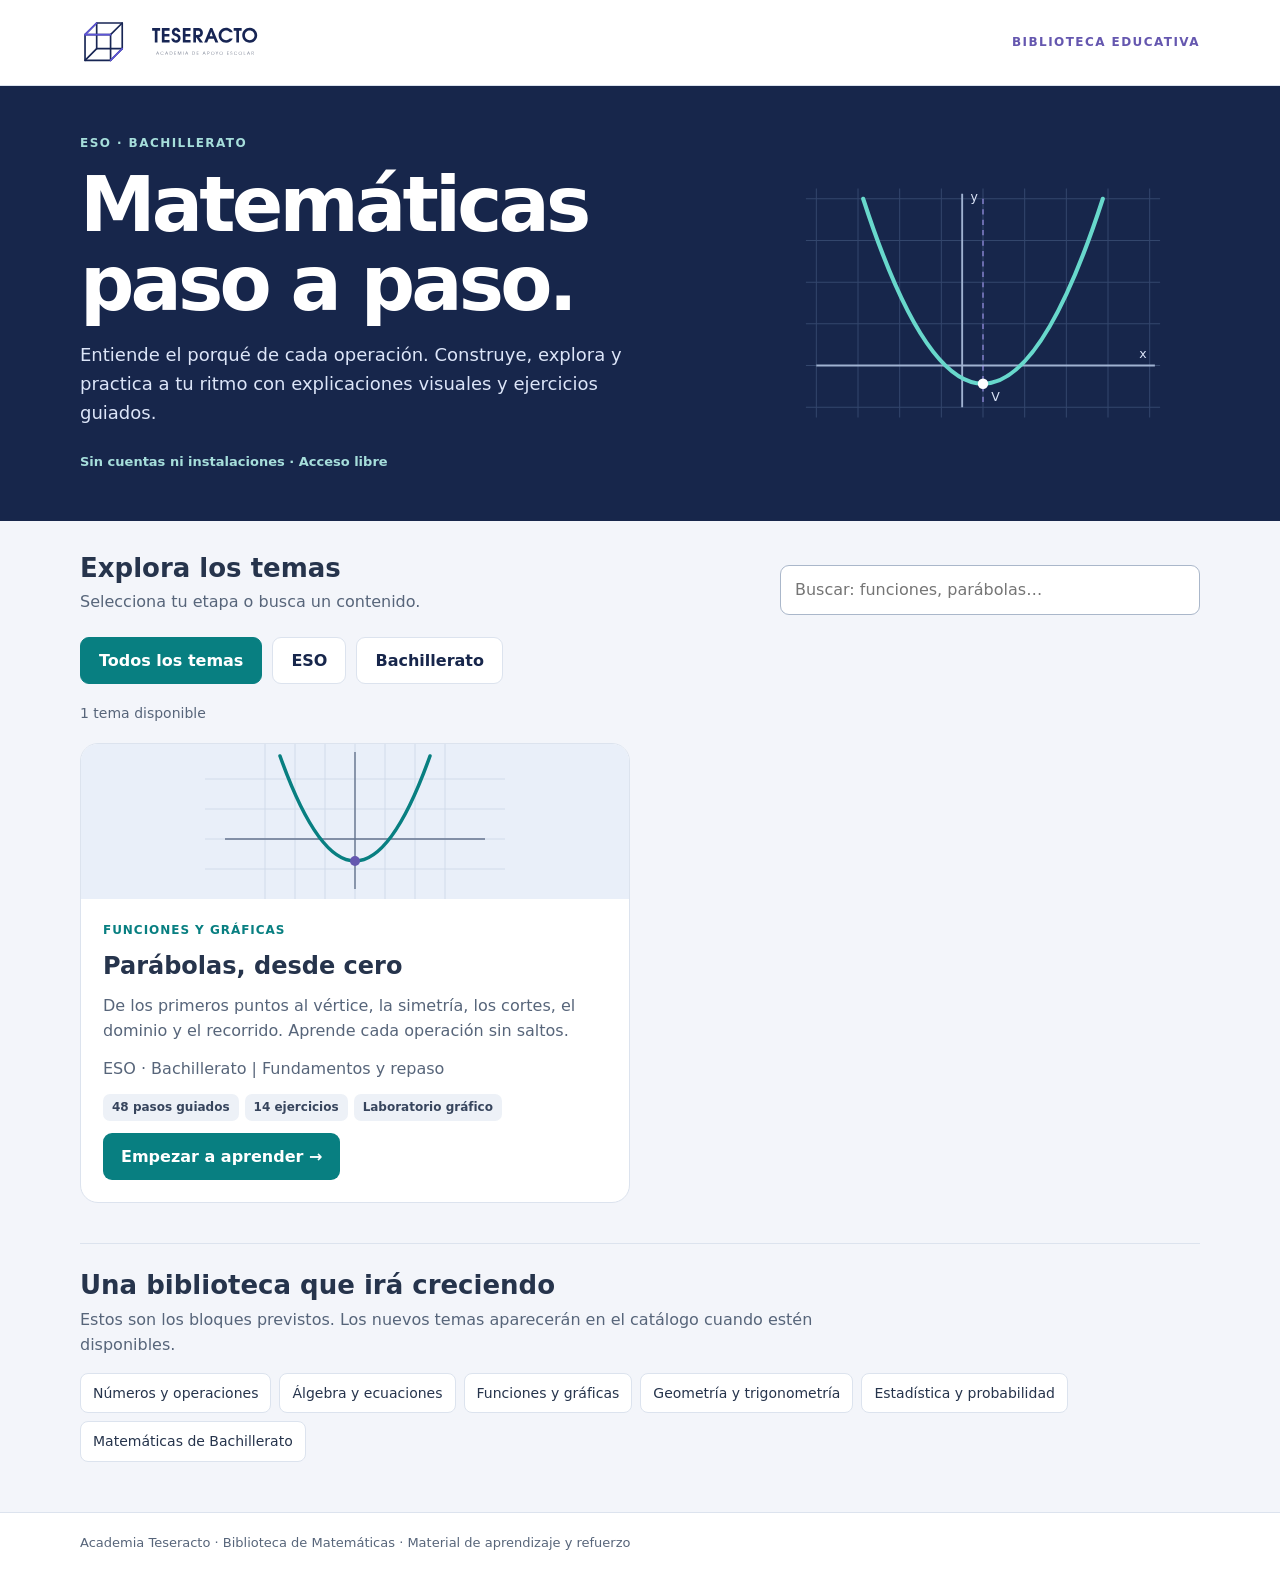
==== index.html @ f9170756 "Add files via upload" ====
<!doctype html>
<html lang="es"><head><meta charset="utf-8"><meta name="viewport" content="width=device-width,initial-scale=1"><meta name="description" content="Biblioteca de Matemáticas de Academia Teseracto: aprende paso a paso con explicaciones y ejercicios interactivos para ESO y Bachillerato."><title>Matemáticas | Academia Teseracto</title><style>
:root{--navy:#17264b;--teal:#087f81;--violet:#6557af;--ink:#26344c;--muted:#57657a;--line:#dce3ee;--bg:#f3f5fa}*{box-sizing:border-box}body{margin:0;font:16px/1.6 system-ui,-apple-system,sans-serif;color:var(--ink);background:var(--bg)}.wrap{width:min(1120px,calc(100% - 40px));margin:auto}header{background:white;border-bottom:1px solid var(--line)}header .wrap{display:flex;align-items:center;justify-content:space-between;gap:16px;padding:18px 0}header img{width:200px;max-width:60%;height:auto}header span,.kicker{font-size:12px;letter-spacing:.12em;font-weight:800;text-transform:uppercase}header span{color:var(--violet)}.hero{background:var(--navy);color:white;overflow:hidden}.hero .wrap{display:grid;grid-template-columns:minmax(0,1.5fr) minmax(0,1fr);align-items:center;gap:35px;padding:48px 0}.hero .kicker{color:#a6dedb}.hero h1{font-size:clamp(42px,7vw,76px);letter-spacing:-.05em;line-height:1.04;margin:12px 0 18px}.hero p{max-width:580px;color:#dce5f8;font-size:18px;margin:0}.hero svg{width:100%;max-height:250px}.hero .note{display:inline-block;font-size:13px;margin-top:24px;color:#a6dedb;font-weight:650}main{padding:32px 0 50px}.sectionhead{display:flex;align-items:end;justify-content:space-between;gap:16px;flex-wrap:wrap}h2{font-size:26px;line-height:1.2;margin:0 0 5px}p{margin:0}.muted{color:var(--muted)}.filters{display:flex;gap:10px;flex-wrap:wrap;margin:22px 0 14px}.filters button{font:inherit;font-weight:700;border:1px solid var(--line);border-radius:9px;padding:10px 18px;background:white;color:var(--navy);cursor:pointer}.filters button[aria-pressed=true]{background:var(--teal);border-color:var(--teal);color:white}button:focus-visible,a:focus-visible,input:focus-visible{outline:3px solid #d49b26;outline-offset:4px}.search{width:100%;max-width:420px;font:inherit;border:1px solid #aab7ca;border-radius:9px;background:white;padding:11px 14px;color:var(--ink)}.count{font-size:14px;color:var(--muted);margin:18px 0}.topics{display:grid;grid-template-columns:repeat(auto-fit,minmax(min(100%,300px),1fr));gap:18px}.topic{background:white;border:1px solid var(--line);border-radius:18px;overflow:hidden;display:flex;flex-direction:column;max-width:550px}.art{background:#e9eff9;min-height:155px;display:grid;place-items:center}.art svg{width:100%;height:155px}.body{padding:22px;display:flex;flex-direction:column;gap:12px;flex:1}.area{font-size:12px;font-weight:800;letter-spacing:.08em;text-transform:uppercase;color:var(--teal)}h3{font-size:24px;line-height:1.2;margin:0}.tags{display:flex;gap:6px;flex-wrap:wrap}.tag{padding:4px 9px;background:#edf1f7;color:#37455d;border-radius:7px;font-size:12px;font-weight:650}.cta{display:inline-block;background:var(--teal);color:white;padding:11px 18px;border-radius:9px;text-decoration:none;font-weight:750;align-self:flex-start;margin-top:auto}.cta:hover{background:#075e60}.roadmap{margin-top:40px;border-top:1px solid var(--line);padding-top:26px}.roadmap p{max-width:760px}.areas{display:flex;gap:8px;flex-wrap:wrap;margin-top:15px}.areas span{background:white;border:1px solid var(--line);padding:8px 12px;border-radius:8px;font-size:14px}footer{background:white;border-top:1px solid var(--line);padding:20px 0;color:var(--muted);font-size:13px}.empty{padding:24px;background:white;border-radius:12px;border:1px solid var(--line)}@media(max-width:650px){.wrap{width:calc(100% - 28px)}.hero .wrap{grid-template-columns:1fr;padding:32px 0;gap:16px}.hero svg{max-height:145px}header span{font-size:10px}header img{width:160px}.filters button{padding:9px 12px}.body{padding:18px}}
</style></head><body><header><div class="wrap"><img src="assets/logo.svg" alt="Academia Teseracto"><span>Biblioteca educativa</span></div></header><section class="hero"><div class="wrap"><div><div class="kicker">ESO · Bachillerato</div><h1>Matemáticas<br>paso a paso.</h1><p>Entiende el porqué de cada operación. Construye, explora y practica a tu ritmo con explicaciones visuales y ejercicios guiados.</p><span class="note">Sin cuentas ni instalaciones · Acceso libre</span></div><svg viewBox="0 0 360 240" role="img" aria-label="Parábola sobre ejes de coordenadas"><g stroke="#33466c" stroke-width="1"><path d="M20 10V230"/><path d="M60 10V230"/><path d="M100 10V230"/><path d="M140 10V230"/><path d="M180 10V230"/><path d="M220 10V230"/><path d="M260 10V230"/><path d="M300 10V230"/><path d="M340 10V230"/><path d="M10 20H350"/><path d="M10 60H350"/><path d="M10 100H350"/><path d="M10 140H350"/><path d="M10 180H350"/><path d="M10 220H350"/></g><path d="M20 180H345M160 15V220" fill="none" stroke="#a0b2d1" stroke-width="1.8"/><path d="M65 20Q180 375 295 20" fill="none" stroke="#68d8cc" stroke-width="4" stroke-linecap="round"/><path d="M180 20V215" stroke="#a99df8" stroke-dasharray="5 5"/><circle cx="180" cy="197.5" r="5" fill="#fff"/><g fill="#dce5f8" font-size="12"><text x="188" y="214">V</text><text x="330" y="173">x</text><text x="168" y="22">y</text></g></svg></div></section><main class="wrap"><div class="sectionhead"><div><h2>Explora los temas</h2><p class="muted">Selecciona tu etapa o busca un contenido.</p></div><input class="search" id="search" type="search" placeholder="Buscar: funciones, parábolas…" aria-label="Buscar temas"></div><div class="filters" role="group" aria-label="Etapa educativa"><button data-stage="Todas" aria-pressed="true">Todos los temas</button><button data-stage="ESO" aria-pressed="false">ESO</button><button data-stage="Bachillerato" aria-pressed="false">Bachillerato</button></div><p class="count" id="count" aria-live="polite"></p><div class="topics" id="topics"></div><noscript><p>Activa JavaScript para utilizar los ejercicios interactivos. <a href="temas/funciones/parabolas.html">Abrir Parábolas, desde cero</a>.</p></noscript><section class="roadmap"><h2>Una biblioteca que irá creciendo</h2><p class="muted">Estos son los bloques previstos. Los nuevos temas aparecerán en el catálogo cuando estén disponibles.</p><div class="areas"><span>Números y operaciones</span><span>Álgebra y ecuaciones</span><span>Funciones y gráficas</span><span>Geometría y trigonometría</span><span>Estadística y probabilidad</span><span>Matemáticas de Bachillerato</span></div></section></main><footer><div class="wrap">Academia Teseracto · Biblioteca de Matemáticas · Material de aprendizaje y refuerzo</div></footer><script src="catalogo.js"></script><script>
const temas=window.TEMAS||[];let etapa='Todas';const search=document.getElementById('search'), topics=document.getElementById('topics'), count=document.getElementById('count');const norm=s=>s.normalize('NFD').replace(/[\u0300-\u036f]/g,'').toLowerCase();const el=(tag,cls,text)=>{const node=document.createElement(tag);if(cls)node.className=cls;if(text!==undefined)node.textContent=text;return node};function draw(){const q=norm(search.value.trim());const found=temas.filter(t=>(etapa==='Todas'||t.etapas.includes(etapa))&&norm([t.titulo,t.area,t.descripcion,t.nivel,...t.etapas,...t.etiquetas].join(' ')).includes(q));count.textContent=found.length+' '+(found.length===1?'tema disponible':'temas disponibles');topics.replaceChildren();if(!found.length){topics.append(el('p','empty','No hay temas disponibles con esta búsqueda. Prueba otro término o selecciona Todos los temas.'));return}for(const t of found){const a=el('article','topic'),art=el('div','art');if(t.icono==='parabola'){art.innerHTML='<svg viewBox="0 0 300 155" aria-hidden="true"><g stroke="#d1dbea"><path d="M0 35H300M0 65H300M0 95H300M0 125H300M60 0V155M90 0V155M120 0V155M150 0V155M180 0V155M210 0V155M240 0V155"/></g><path d="M20 95H280M150 8V145" stroke="#65748e" stroke-width="1.4"/><path d="M75 12Q150 222 225 12" fill="none" stroke="#087f81" stroke-width="3.5" stroke-linecap="round"/><circle cx="150" cy="117" r="5" fill="#6557af"/></svg>'}else{art.textContent='Matemáticas'}const b=el('div','body');b.append(el('div','area',t.area),el('h3','',t.titulo),el('p','muted',t.descripcion),el('p','muted',t.etapas.join(' · ')+' | '+t.nivel));const tags=el('div','tags');for(const label of t.etiquetas)tags.append(el('span','tag',label));b.append(tags);const link=el('a','cta','Empezar a aprender →');link.href=t.ruta;b.append(link);a.append(art,b);topics.append(a)}}document.querySelectorAll('[data-stage]').forEach(btn=>btn.addEventListener('click',()=>{etapa=btn.dataset.stage;document.querySelectorAll('[data-stage]').forEach(b=>b.setAttribute('aria-pressed',String(b===btn)));draw()}));search.addEventListener('input',draw);draw();
</script></body></html>
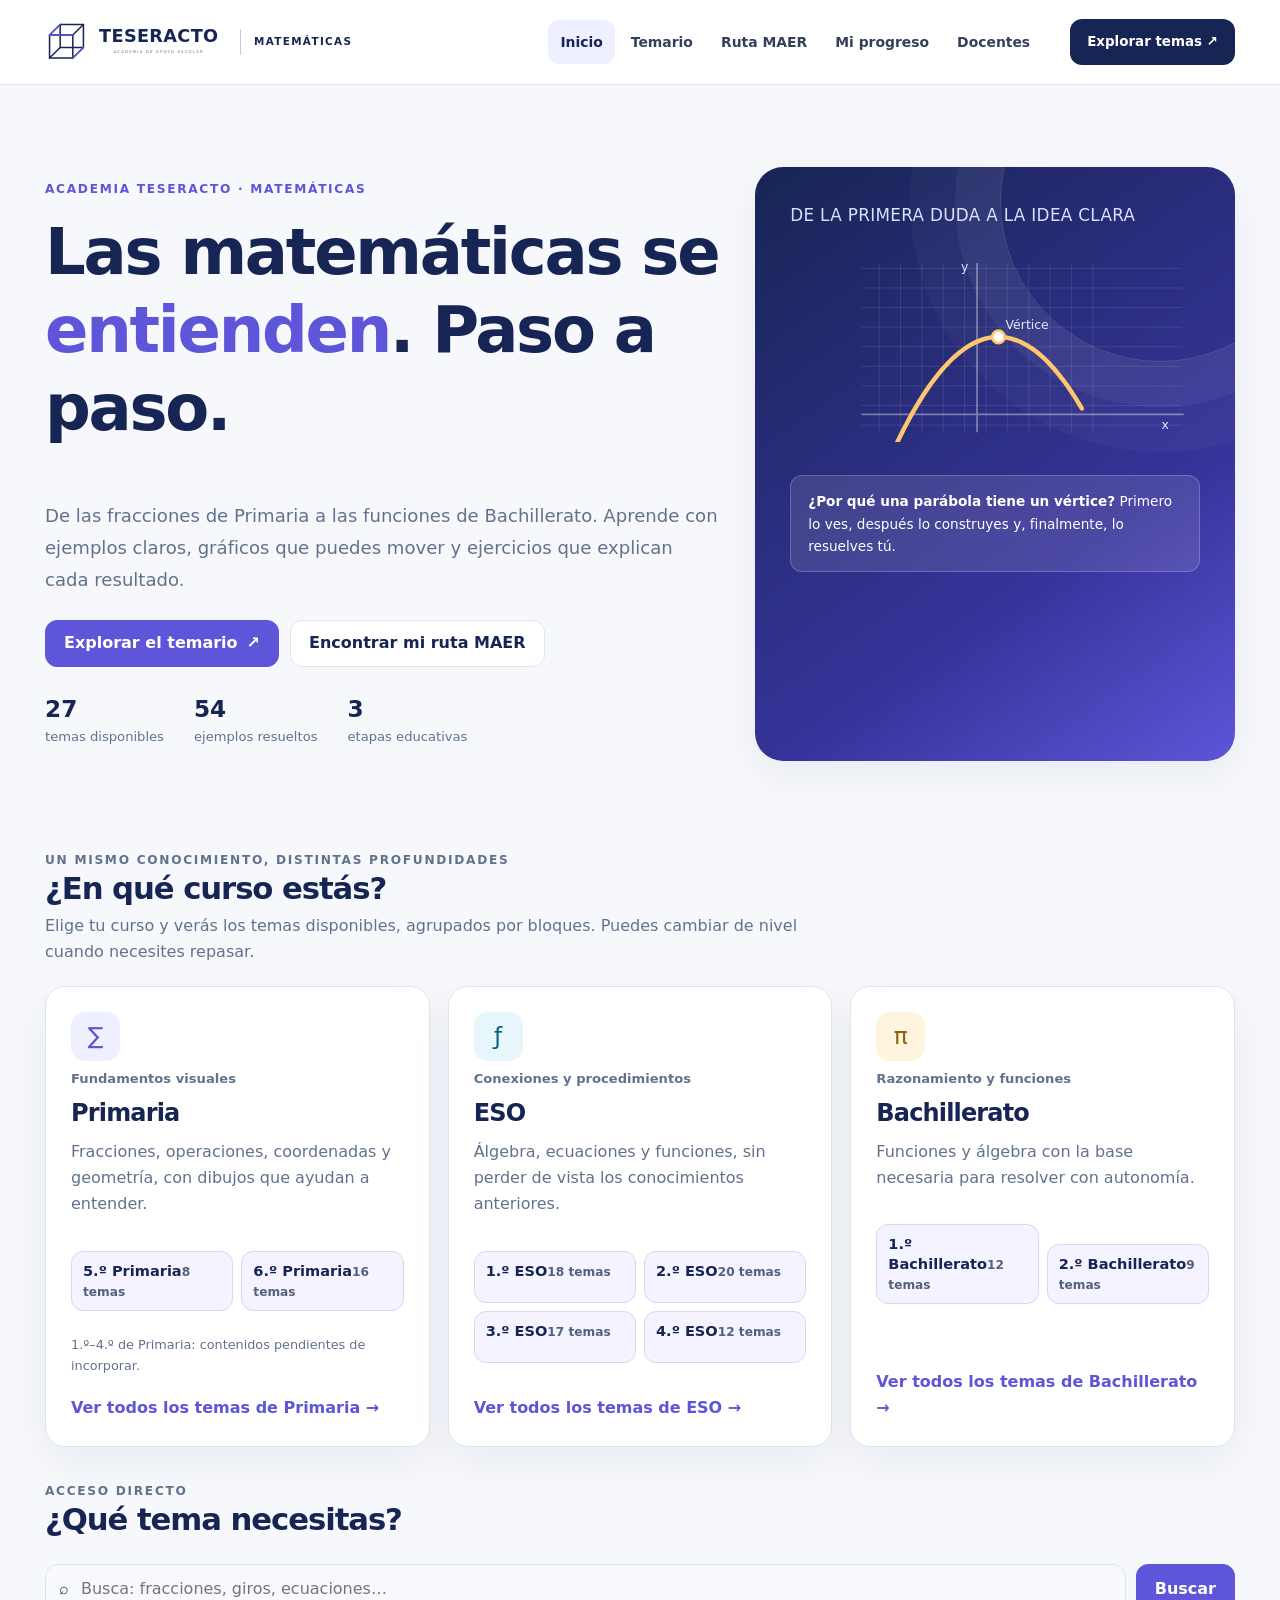
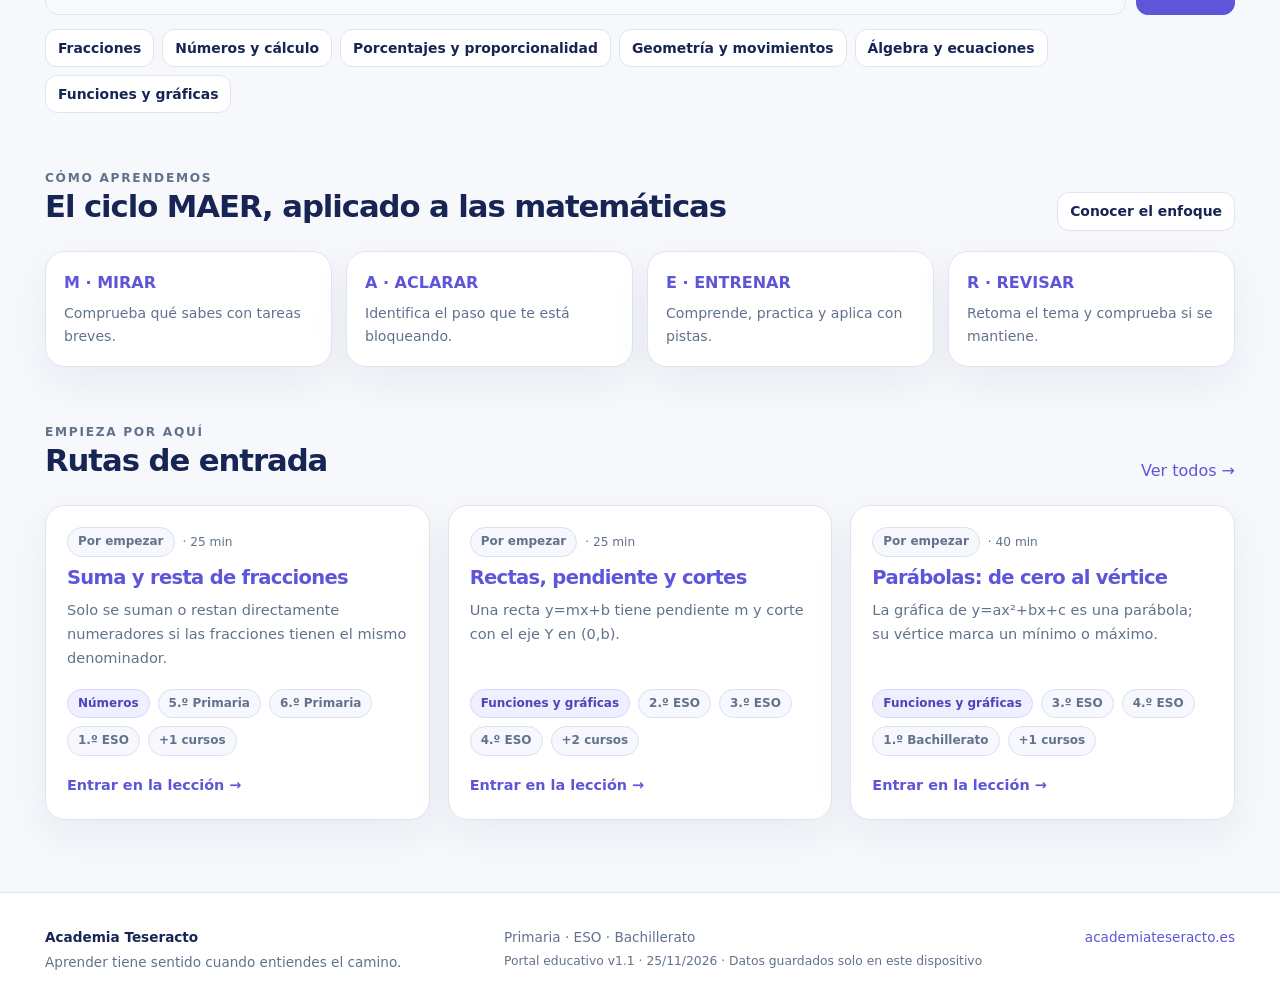
==== commit 5b8de88d: "Add files via upload" ====
--- a/index.html
+++ b/index.html
@@ -1,6 +1,36 @@
 <!doctype html>
-<html lang="es"><head><meta charset="utf-8"><meta name="viewport" content="width=device-width,initial-scale=1"><meta name="description" content="Biblioteca de Matemáticas de Academia Teseracto: aprende paso a paso con explicaciones y ejercicios interactivos para ESO y Bachillerato."><title>Matemáticas | Academia Teseracto</title><style>
-:root{--navy:#17264b;--teal:#087f81;--violet:#6557af;--ink:#26344c;--muted:#57657a;--line:#dce3ee;--bg:#f3f5fa}*{box-sizing:border-box}body{margin:0;font:16px/1.6 system-ui,-apple-system,sans-serif;color:var(--ink);background:var(--bg)}.wrap{width:min(1120px,calc(100% - 40px));margin:auto}header{background:white;border-bottom:1px solid var(--line)}header .wrap{display:flex;align-items:center;justify-content:space-between;gap:16px;padding:18px 0}header img{width:200px;max-width:60%;height:auto}header span,.kicker{font-size:12px;letter-spacing:.12em;font-weight:800;text-transform:uppercase}header span{color:var(--violet)}.hero{background:var(--navy);color:white;overflow:hidden}.hero .wrap{display:grid;grid-template-columns:minmax(0,1.5fr) minmax(0,1fr);align-items:center;gap:35px;padding:48px 0}.hero .kicker{color:#a6dedb}.hero h1{font-size:clamp(42px,7vw,76px);letter-spacing:-.05em;line-height:1.04;margin:12px 0 18px}.hero p{max-width:580px;color:#dce5f8;font-size:18px;margin:0}.hero svg{width:100%;max-height:250px}.hero .note{display:inline-block;font-size:13px;margin-top:24px;color:#a6dedb;font-weight:650}main{padding:32px 0 50px}.sectionhead{display:flex;align-items:end;justify-content:space-between;gap:16px;flex-wrap:wrap}h2{font-size:26px;line-height:1.2;margin:0 0 5px}p{margin:0}.muted{color:var(--muted)}.filters{display:flex;gap:10px;flex-wrap:wrap;margin:22px 0 14px}.filters button{font:inherit;font-weight:700;border:1px solid var(--line);border-radius:9px;padding:10px 18px;background:white;color:var(--navy);cursor:pointer}.filters button[aria-pressed=true]{background:var(--teal);border-color:var(--teal);color:white}button:focus-visible,a:focus-visible,input:focus-visible{outline:3px solid #d49b26;outline-offset:4px}.search{width:100%;max-width:420px;font:inherit;border:1px solid #aab7ca;border-radius:9px;background:white;padding:11px 14px;color:var(--ink)}.count{font-size:14px;color:var(--muted);margin:18px 0}.topics{display:grid;grid-template-columns:repeat(auto-fit,minmax(min(100%,300px),1fr));gap:18px}.topic{background:white;border:1px solid var(--line);border-radius:18px;overflow:hidden;display:flex;flex-direction:column;max-width:550px}.art{background:#e9eff9;min-height:155px;display:grid;place-items:center}.art svg{width:100%;height:155px}.body{padding:22px;display:flex;flex-direction:column;gap:12px;flex:1}.area{font-size:12px;font-weight:800;letter-spacing:.08em;text-transform:uppercase;color:var(--teal)}h3{font-size:24px;line-height:1.2;margin:0}.tags{display:flex;gap:6px;flex-wrap:wrap}.tag{padding:4px 9px;background:#edf1f7;color:#37455d;border-radius:7px;font-size:12px;font-weight:650}.cta{display:inline-block;background:var(--teal);color:white;padding:11px 18px;border-radius:9px;text-decoration:none;font-weight:750;align-self:flex-start;margin-top:auto}.cta:hover{background:#075e60}.roadmap{margin-top:40px;border-top:1px solid var(--line);padding-top:26px}.roadmap p{max-width:760px}.areas{display:flex;gap:8px;flex-wrap:wrap;margin-top:15px}.areas span{background:white;border:1px solid var(--line);padding:8px 12px;border-radius:8px;font-size:14px}footer{background:white;border-top:1px solid var(--line);padding:20px 0;color:var(--muted);font-size:13px}.empty{padding:24px;background:white;border-radius:12px;border:1px solid var(--line)}@media(max-width:650px){.wrap{width:calc(100% - 28px)}.hero .wrap{grid-template-columns:1fr;padding:32px 0;gap:16px}.hero svg{max-height:145px}header span{font-size:10px}header img{width:160px}.filters button{padding:9px 12px}.body{padding:18px}}
-</style></head><body><header><div class="wrap"><img src="assets/logo.svg" alt="Academia Teseracto"><span>Biblioteca educativa</span></div></header><section class="hero"><div class="wrap"><div><div class="kicker">ESO · Bachillerato</div><h1>Matemáticas<br>paso a paso.</h1><p>Entiende el porqué de cada operación. Construye, explora y practica a tu ritmo con explicaciones visuales y ejercicios guiados.</p><span class="note">Sin cuentas ni instalaciones · Acceso libre</span></div><svg viewBox="0 0 360 240" role="img" aria-label="Parábola sobre ejes de coordenadas"><g stroke="#33466c" stroke-width="1"><path d="M20 10V230"/><path d="M60 10V230"/><path d="M100 10V230"/><path d="M140 10V230"/><path d="M180 10V230"/><path d="M220 10V230"/><path d="M260 10V230"/><path d="M300 10V230"/><path d="M340 10V230"/><path d="M10 20H350"/><path d="M10 60H350"/><path d="M10 100H350"/><path d="M10 140H350"/><path d="M10 180H350"/><path d="M10 220H350"/></g><path d="M20 180H345M160 15V220" fill="none" stroke="#a0b2d1" stroke-width="1.8"/><path d="M65 20Q180 375 295 20" fill="none" stroke="#68d8cc" stroke-width="4" stroke-linecap="round"/><path d="M180 20V215" stroke="#a99df8" stroke-dasharray="5 5"/><circle cx="180" cy="197.5" r="5" fill="#fff"/><g fill="#dce5f8" font-size="12"><text x="188" y="214">V</text><text x="330" y="173">x</text><text x="168" y="22">y</text></g></svg></div></section><main class="wrap"><div class="sectionhead"><div><h2>Explora los temas</h2><p class="muted">Selecciona tu etapa o busca un contenido.</p></div><input class="search" id="search" type="search" placeholder="Buscar: funciones, parábolas…" aria-label="Buscar temas"></div><div class="filters" role="group" aria-label="Etapa educativa"><button data-stage="Todas" aria-pressed="true">Todos los temas</button><button data-stage="ESO" aria-pressed="false">ESO</button><button data-stage="Bachillerato" aria-pressed="false">Bachillerato</button></div><p class="count" id="count" aria-live="polite"></p><div class="topics" id="topics"></div><noscript><p>Activa JavaScript para utilizar los ejercicios interactivos. <a href="temas/funciones/parabolas.html">Abrir Parábolas, desde cero</a>.</p></noscript><section class="roadmap"><h2>Una biblioteca que irá creciendo</h2><p class="muted">Estos son los bloques previstos. Los nuevos temas aparecerán en el catálogo cuando estén disponibles.</p><div class="areas"><span>Números y operaciones</span><span>Álgebra y ecuaciones</span><span>Funciones y gráficas</span><span>Geometría y trigonometría</span><span>Estadística y probabilidad</span><span>Matemáticas de Bachillerato</span></div></section></main><footer><div class="wrap">Academia Teseracto · Biblioteca de Matemáticas · Material de aprendizaje y refuerzo</div></footer><script src="catalogo.js"></script><script>
-const temas=window.TEMAS||[];let etapa='Todas';const search=document.getElementById('search'), topics=document.getElementById('topics'), count=document.getElementById('count');const norm=s=>s.normalize('NFD').replace(/[\u0300-\u036f]/g,'').toLowerCase();const el=(tag,cls,text)=>{const node=document.createElement(tag);if(cls)node.className=cls;if(text!==undefined)node.textContent=text;return node};function draw(){const q=norm(search.value.trim());const found=temas.filter(t=>(etapa==='Todas'||t.etapas.includes(etapa))&&norm([t.titulo,t.area,t.descripcion,t.nivel,...t.etapas,...t.etiquetas].join(' ')).includes(q));count.textContent=found.length+' '+(found.length===1?'tema disponible':'temas disponibles');topics.replaceChildren();if(!found.length){topics.append(el('p','empty','No hay temas disponibles con esta búsqueda. Prueba otro término o selecciona Todos los temas.'));return}for(const t of found){const a=el('article','topic'),art=el('div','art');if(t.icono==='parabola'){art.innerHTML='<svg viewBox="0 0 300 155" aria-hidden="true"><g stroke="#d1dbea"><path d="M0 35H300M0 65H300M0 95H300M0 125H300M60 0V155M90 0V155M120 0V155M150 0V155M180 0V155M210 0V155M240 0V155"/></g><path d="M20 95H280M150 8V145" stroke="#65748e" stroke-width="1.4"/><path d="M75 12Q150 222 225 12" fill="none" stroke="#087f81" stroke-width="3.5" stroke-linecap="round"/><circle cx="150" cy="117" r="5" fill="#6557af"/></svg>'}else{art.textContent='Matemáticas'}const b=el('div','body');b.append(el('div','area',t.area),el('h3','',t.titulo),el('p','muted',t.descripcion),el('p','muted',t.etapas.join(' · ')+' | '+t.nivel));const tags=el('div','tags');for(const label of t.etiquetas)tags.append(el('span','tag',label));b.append(tags);const link=el('a','cta','Empezar a aprender →');link.href=t.ruta;b.append(link);a.append(art,b);topics.append(a)}}document.querySelectorAll('[data-stage]').forEach(btn=>btn.addEventListener('click',()=>{etapa=btn.dataset.stage;document.querySelectorAll('[data-stage]').forEach(b=>b.setAttribute('aria-pressed',String(b===btn)));draw()}));search.addEventListener('input',draw);draw();
-</script></body></html>+<html lang="es">
+<head>
+  <meta charset="utf-8">
+  <meta name="viewport" content="width=device-width, initial-scale=1, viewport-fit=cover">
+  <meta name="theme-color" content="#172554">
+  <meta name="description" content="Matemáticas desde Primaria hasta Bachillerato: explicaciones paso a paso, gráficos manipulables, práctica autocorregible y rutas de aprendizaje MAER de Academia Teseracto.">
+  <meta property="og:title" content="Academia Teseracto | Portal de Matemáticas">
+  <meta property="og:description" content="Entender, practicar y avanzar. Un portal de Matemáticas para Primaria, ESO y Bachillerato.">
+  <title>Matemáticas | Academia Teseracto</title>
+  <link rel="icon" type="image/svg+xml" href="./assets/favicon.svg">
+  <link rel="manifest" href="./manifest.webmanifest">
+  <link rel="stylesheet" href="./assets/styles.css">
+  <script src="./data/catalog.js" defer></script>
+  <script src="./data/practice.js" defer></script>
+  <script src="./assets/app.js" defer></script>
+</head>
+<body>
+  <button class="skip" type="button" id="skip-content">Saltar al contenido</button>
+  <header class="site-header">
+    <div class="shell header-layout">
+      <a class="brand" href="#/inicio" aria-label="Academia Teseracto, inicio del portal de Matemáticas"><img src="./assets/logo-teseracto.svg" alt="Academia Teseracto" width="200" height="49"><span class="brand-divider"></span><span class="brand-subtitle">MATEMÁTICAS</span></a>
+      <nav class="top-nav" aria-label="Navegación principal">
+        <a href="#/inicio" data-nav="inicio">Inicio</a><a href="#/catalogo" data-nav="catalogo">Temario</a><a href="#/maer" data-nav="maer">Ruta MAER</a><a href="#/progreso" data-nav="progreso">Mi progreso</a><a href="#/docentes" data-nav="docentes">Docentes</a>
+      </nav>
+      <a class="header-cta" href="#/catalogo">Explorar temas <span aria-hidden="true">↗</span></a>
+    </div>
+  </header>
+  <noscript><p style="padding:2rem;text-align:center">Este portal necesita JavaScript para mostrar las lecciones interactivas. Actívalo en tu navegador para acceder al temario.</p></noscript>
+  <main id="app" class="app-main shell" tabindex="-1" aria-live="polite"><section class="loading"><p>Cargando las lecciones de Matemáticas…</p></section></main>
+  <footer class="site-footer"><div class="shell footer-wrap"><div><strong>Academia Teseracto</strong><span>Aprender tiene sentido cuando entiendes el camino.</span></div><div><span>Primaria · ESO · Bachillerato</span><small>Portal educativo v1.1 · 25/11/2026 · Datos guardados solo en este dispositivo</small></div><a href="https://academiateseracto.es" target="_blank" rel="noopener noreferrer">academiateseracto.es</a></div></footer>
+  <nav class="mobile-nav" aria-label="Navegación móvil"><a href="#/inicio"><span aria-hidden="true">⌂</span>Inicio</a><a href="#/catalogo"><span aria-hidden="true">▦</span>Temas</a><a href="#/maer"><span aria-hidden="true">◎</span>MAER</a><a href="#/progreso"><span aria-hidden="true">▤</span>Avance</a><a href="#/docentes"><span aria-hidden="true">▣</span>Docentes</a></nav>
+  <input id="import-file" type="file" accept="application/json,.json" hidden aria-label="Seleccionar archivo JSON de progreso">
+  <div id="toast" class="toast" role="status" aria-live="polite"></div>
+</body>
+</html>
--- a/assets/styles.css
+++ b/assets/styles.css
@@ -0,0 +1,8 @@
+:root{--ink:#172554;--indigo:#5e55d8;--indigo2:#4840b3;--amber:#f59e0b;--text:#213046;--muted:#62728c;--bg:#f6f8fc;--paper:#fff;--line:#dfe5f0;--soft:#eef0ff;--good:#166a50;--bad:#a73a32;--shadow:0 15px 40px rgba(20,35,86,.06);--r:20px}
+*,*:before,*:after{box-sizing:border-box}html{scroll-behavior:smooth;scroll-padding-top:92px}body{margin:0;background:var(--bg);color:var(--text);font:16px/1.65 system-ui,-apple-system,Segoe UI,Roboto,Arial,sans-serif}h1,h2,h3,h4,p{margin-top:0}h1,h2,h3,h4{line-height:1.22;color:var(--ink);letter-spacing:-.035em}h1{font-size:clamp(2rem,5vw,4.2rem);max-width:16ch}h2{font-size:clamp(1.5rem,2.4vw,2.3rem)}h3{font-size:1.13rem}p{max-width:78ch}a{color:var(--indigo);text-decoration:none}a:hover{text-decoration:underline}button,input,select{font:inherit}button{cursor:pointer}button:disabled{opacity:.48;cursor:not-allowed}button:focus-visible,a:focus-visible,input:focus-visible,select:focus-visible,summary:focus-visible{outline:3px solid var(--amber);outline-offset:3px}img{max-width:100%;height:auto}.shell{width:min(1190px,calc(100% - 40px));margin:0 auto}.skip{position:absolute;left:12px;top:-100px;background:#fff;padding:12px;z-index:999}.skip:focus{top:10px}.site-header{position:sticky;top:0;z-index:20;background:rgba(255,255,255,.94);border-bottom:1px solid var(--line);backdrop-filter:blur(16px)}.header-layout{display:flex;align-items:center;gap:28px;min-height:84px}.brand{display:flex;align-items:center;gap:13px;color:var(--ink);white-space:nowrap;min-width:0}.brand img{width:182px;height:auto}.brand-divider{height:26px;border-left:1px solid #c6ccdd}.brand-subtitle{font-weight:850;letter-spacing:.13em;font-size:.65rem}.top-nav{display:flex;gap:4px;margin-left:auto}.top-nav a{padding:11px 12px;border-radius:11px;color:#34405b;font-weight:650;font-size:.87rem;white-space:nowrap}.top-nav a:hover,.top-nav a.active{background:var(--soft);color:var(--ink);text-decoration:none}.header-cta{font-size:.84rem;font-weight:750;padding:12px 17px;border-radius:12px;color:#fff;background:var(--ink);white-space:nowrap}.header-cta:hover{background:var(--indigo);color:#fff;text-decoration:none}.app-main{min-height:70vh;padding-block:34px 72px}.breadcrumbs{font-size:.84rem;color:var(--muted);margin:5px 0 24px}.breadcrumbs span{color:#a0aabd;padding-inline:8px}.eyebrow{text-transform:uppercase;letter-spacing:.14em;font-size:.76rem;font-weight:850;color:var(--indigo);margin-bottom:14px}.lede{color:var(--muted);font-size:1.13rem;line-height:1.75}.hero{display:grid;grid-template-columns:1.17fr .83fr;gap:34px;align-items:stretch;padding:48px 0 55px}.hero-text{padding:12px 0}.hero h1 strong{color:var(--indigo)}.hero-visual{background:linear-gradient(145deg,#172554,#37339a 66%,#5e55d8);border-radius:28px;color:#fff;position:relative;padding:35px;min-height:380px;overflow:hidden;box-shadow:var(--shadow)}.hero-visual:before{content:'';position:absolute;width:320px;height:320px;border:1px solid #ffffff27;border-radius:50%;right:-85px;top:-125px;box-shadow:0 0 0 45px #ffffff0c,0 0 0 90px #ffffff07}.hero-visual .plot{position:relative;margin:25px 0}.hero-visual .math-mark{font-size:1.05rem;letter-spacing:.02em;color:#dddfff;position:relative}.hero-visual .math-tip{border-radius:12px;padding:14px 17px;position:relative;background:#ffffff1c;border:1px solid #ffffff35;backdrop-filter:blur(6px);font-size:.85rem}.btn-row{display:flex;gap:11px;flex-wrap:wrap;margin:25px 0}.btn{display:inline-flex;align-items:center;justify-content:center;gap:9px;border-radius:12px;padding:12px 18px;border:1px solid var(--line);font-weight:760;background:var(--paper);color:var(--ink);min-height:45px;text-align:center;line-height:1.3}.btn:hover{transform:translateY(-1px);box-shadow:0 7px 16px #12184912;text-decoration:none}.btn.primary{color:#fff;background:var(--indigo);border-color:var(--indigo)}.btn.primary:hover{background:var(--indigo2)}.btn.dark{color:#fff;background:var(--ink);border-color:var(--ink)}.btn.light{background:var(--soft);border-color:#d8d8ff;color:var(--indigo2)}.btn.small{padding:9px 12px;font-size:.87rem;min-height:38px}.btn:disabled:hover{transform:none;box-shadow:none}.stats{display:flex;gap:30px;align-items:center;flex-wrap:wrap;margin-top:28px}.stat strong{display:block;color:var(--ink);font-size:1.45rem;line-height:1.2}.stat span{font-size:.82rem;color:var(--muted)}.section-head{display:flex;align-items:end;justify-content:space-between;gap:20px;margin:34px 0 20px}.section-head p{margin-bottom:0;color:var(--muted)}.section-head h2{margin-bottom:5px}.card-grid{display:grid;grid-template-columns:repeat(3,minmax(0,1fr));gap:18px}.stage-card,.module-card,.panel,.feature-card,.route-card{background:var(--paper);border:1px solid var(--line);border-radius:var(--r);box-shadow:var(--shadow)}.stage-card{padding:25px;display:flex;flex-direction:column;gap:7px;min-height:228px}.stage-card a{margin-top:auto;font-weight:800;display:inline-block}.stage-card .grade-band{font-size:.82rem;color:var(--muted);font-weight:650}.stage-card h3{font-size:1.5rem;margin:3px 0}.stage-card p{color:var(--muted);margin-bottom:12px}.stage-icon{width:49px;height:49px;display:grid;place-items:center;font-size:1.45rem;border-radius:14px;background:var(--soft);color:var(--indigo)}.stage-card:nth-child(2) .stage-icon{background:#e7f6fa;color:#075f81}.stage-card:nth-child(3) .stage-icon{background:#fff4dd;color:#8e600b}.feature-strip{display:grid;grid-template-columns:repeat(4,minmax(0,1fr));gap:14px;margin-top:17px}.feature-card{padding:18px}.feature-card .tiny{font-weight:900;color:var(--indigo)}.feature-card p{font-size:.88rem;color:var(--muted);margin:6px 0 0}.subtle{font-size:.85rem;color:var(--muted)}.two-col{display:grid;grid-template-columns:1fr 1fr;gap:19px}.panel{padding:28px}.panel p:last-child{margin-bottom:0}.catalog-toolbar{background:var(--paper);border:1px solid var(--line);border-radius:18px;padding:20px;margin:23px 0}.filters{display:flex;gap:10px;flex-wrap:wrap}.search-field{width:100%;display:flex;gap:10px;align-items:center;background:#f7f9fd;border:1px solid var(--line);border-radius:13px;padding:3px 13px}.search-field input{border:0;background:transparent;outline:0;width:100%;min-height:43px;color:var(--text)}.search-field:focus-within{outline:3px solid #5e55d840}.select{border:1px solid var(--line);border-radius:10px;padding:10px 12px;background:#fff;color:var(--ink);font-weight:650;min-width:150px;min-height:43px}.topic-layout{display:grid;grid-template-columns:minmax(0,1fr) 275px;gap:27px;align-items:start}.module-grid{display:grid;grid-template-columns:repeat(2,minmax(0,1fr));gap:15px}.module-card{padding:21px;display:flex;flex-direction:column;min-height:225px;transition:transform .15s ease,border-color .15s}.module-card:hover{transform:translateY(-2px);border-color:#b3b2fa}.module-card h3{font-size:1.22rem;margin:9px 0}.module-card p{font-size:.91rem;color:var(--muted);margin-bottom:18px;flex:1}.card-meta{display:flex;align-items:center;gap:8px;flex-wrap:wrap;font-size:.76rem;color:var(--muted)}.chip{display:inline-block;font-size:.75rem;font-weight:740;letter-spacing:0;border:1px solid #dbe0f2;border-radius:100px;padding:4px 10px;color:var(--muted);background:#f7f8fd;white-space:nowrap}.chip.purple{border-color:#d7d5ff;background:#f0efff;color:#4b45b8}.chip.green{border-color:#b7e4d4;background:#eaf9f1;color:#146d50}.chip.orange{border-color:#f5deb6;background:#fff7e8;color:#95600e}.module-card .open-topic{font-weight:800;font-size:.9rem}.sidebar-box{background:#ecedfa;border:1px solid #dadcf6;border-radius:18px;padding:23px;position:sticky;top:111px}.sidebar-box h3{margin:0 0 9px}.sidebar-box p,.sidebar-box li{font-size:.87rem;color:#506078}.sidebar-box ul{padding-left:19px;margin:10px 0 0}.topic-head{display:grid;grid-template-columns:minmax(0,1fr) auto;align-items:start;gap:24px;margin-bottom:25px}.topic-head h1{font-size:clamp(2rem,4.2vw,3.25rem);max-width:22ch}.topic-head p{font-size:1.12rem;color:var(--muted)}.topic-head .btn-row{margin:5px 0}.learning-layout{display:grid;grid-template-columns:minmax(0,1fr) 252px;gap:24px;align-items:start}.lesson-body{min-width:0}.lesson-section{margin-bottom:22px}.lesson-section .panel{padding:27px}.lesson-section h2{font-size:1.58rem;margin-bottom:12px}.lesson-section .section-n{font-weight:900;letter-spacing:.09em;color:var(--indigo);font-size:.75rem}.step-list{list-style:none;counter-reset:learning;margin:16px 0 0;padding:0;display:grid;gap:12px}.step-list li{counter-increment:learning;display:grid;grid-template-columns:32px minmax(0,1fr);gap:12px;align-items:start}.step-list li:before{content:counter(learning);display:grid;place-items:center;width:31px;height:31px;border-radius:50%;background:var(--soft);color:var(--indigo);font-weight:800}.worked{background:#f9faff;border:1px solid var(--line);border-radius:15px;padding:18px;margin:13px 0}.worked .question{font-weight:850;color:var(--ink);margin:0 0 11px}.worked .working{color:#42536c;margin-bottom:7px}.answer{font-weight:800;color:var(--good)}.note{background:#fff9ec;border-left:4px solid var(--amber);padding:15px 18px;border-radius:0 11px 11px 0;color:#6c5419;margin:15px 0}.visual-shell{background:linear-gradient(#fff,#f8faff);border:1px solid var(--line);border-radius:17px;padding:18px}.visual-toolbar{display:flex;gap:16px;flex-wrap:wrap;align-items:center;margin-top:13px}.visual-toolbar label{display:grid;gap:4px;font-size:.82rem;font-weight:800;color:var(--ink)}.visual-toolbar input[type=range]{width:min(170px,34vw);accent-color:var(--indigo)}.visual-graphic{width:100%;height:auto;display:block;max-height:360px;aspect-ratio:16/10}.visual-caption{font-size:.85rem;color:var(--muted);margin:9px 0 0}.visual-caption strong{color:var(--ink)}.lesson-sidebar .sidebar-box{margin-bottom:15px}.dependency-list{display:grid;gap:9px;margin:12px 0}.dependency-link{display:block;padding:10px 12px;border:1px solid #e2e4f4;background:#fff;border-radius:12px;font-size:.87rem;font-weight:650}.practice-choice{display:grid;grid-template-columns:repeat(3,minmax(0,1fr));gap:11px;margin:20px 0 0}.choice{background:#fff;border:1px solid var(--line);border-radius:14px;padding:19px;text-align:left;display:flex;flex-direction:column;gap:8px}.choice strong{color:var(--ink)}.choice span{font-size:.85rem;color:var(--muted)}.choice:hover{border-color:var(--indigo);background:#fafaff}.quiz-wrap{max-width:820px;margin:auto}.progress-indicator{height:9px;background:#e6e8f3;border-radius:100px;overflow:hidden;margin:15px 0 24px}.progress-indicator span{display:block;height:100%;border-radius:100px;background:var(--indigo);transition:width .2s}.quiz-card{background:#fff;border:1px solid var(--line);border-radius:22px;padding:clamp(22px,4vw,38px);box-shadow:var(--shadow)}.quiz-card h2{font-size:clamp(1.2rem,2.6vw,1.65rem);margin:15px 0 23px}.answer-field{width:100%;font-size:1.18rem;border:1.5px solid #b9c4dd;border-radius:13px;padding:13px 15px;min-height:53px}.answer-field:focus{outline:3px solid #6b61da33;border-color:var(--indigo)}.feedback{padding:17px;border-radius:13px;margin-top:14px;background:#f1f4ff;border:1px solid #d7dfff}.feedback.good{background:#eaf9f1;border-color:#bee6d3;color:#185c47}.feedback.bad{background:#fff3ee;border-color:#f2d0c2;color:#834c37}.feedback p{margin:6px 0}.feedback .work{font-size:.92rem}.quiz-finish{text-align:center;padding:45px 20px}.quiz-finish .score{font-size:4rem;line-height:1.1;font-weight:900;color:var(--ink)}.quiz-finish p{margin:20px auto}.route-step{display:flex;gap:16px;align-items:flex-start;margin:15px 0}.route-step .step-dot{background:var(--soft);color:var(--indigo);font-weight:900;border-radius:12px;width:42px;height:42px;display:grid;place-items:center;flex-shrink:0}.route-step h3{margin:0 0 5px}.route-step p{color:var(--muted)}.maer-cycle{display:grid;grid-template-columns:repeat(4,minmax(0,1fr));gap:14px;margin:21px 0}.cycle-card{background:#fff;padding:19px;border-radius:16px;border:1px solid var(--line)}.cycle-card .letter{font-size:2.1rem;font-weight:950;color:var(--indigo)}.cycle-card h3{margin:4px 0}.cycle-card p{font-size:.83rem;color:var(--muted);margin-bottom:0}.summary-grid{display:grid;grid-template-columns:repeat(3,minmax(0,1fr));gap:15px;margin:21px 0}.summary-tile{background:#fff;border:1px solid var(--line);border-radius:15px;padding:20px}.summary-tile strong{display:block;font-size:2rem;line-height:1.2;color:var(--ink)}.summary-tile span{font-size:.85rem;color:var(--muted)}.progress-item{display:grid;grid-template-columns:minmax(0,1fr) auto;gap:12px;padding:15px 0;border-bottom:1px solid var(--line);align-items:center}.progress-item h3{margin:0 0 3px}.progress-item p{font-size:.85rem;color:var(--muted);margin:0}.progress-item .actions{display:flex;gap:8px;align-items:center}.empty{padding:35px;border:1px dashed #b9c5d8;background:#fff;border-radius:17px;color:var(--muted);text-align:center}.site-footer{border-top:1px solid var(--line);background:#fff;padding:33px 0;color:var(--muted);font-size:.85rem}.footer-wrap{display:flex;gap:26px;justify-content:space-between;align-items:start}.footer-wrap div{display:grid;gap:2px}.footer-wrap strong{color:var(--ink)}.footer-wrap small{font-size:.77rem}.mobile-nav{display:none}.toast{position:fixed;bottom:25px;left:50%;transform:translate(-50%,110px);background:var(--ink);color:white;padding:11px 18px;border-radius:13px;box-shadow:0 12px 30px #17255444;opacity:0;transition:.25s;z-index:50;max-width:90vw;font-size:.88rem;pointer-events:none}.toast.show{transform:translate(-50%,0);opacity:1}.loading{padding:15vh 0;text-align:center;color:var(--muted)}.print-only{display:none}
+@media(max-width:1080px){.header-layout{gap:12px}.top-nav a{padding:9px 8px;font-size:.81rem}.brand img{width:145px}.header-cta{display:none}.topic-layout,.learning-layout{grid-template-columns:minmax(0,1fr) 235px}}@media(max-width:800px){.top-nav{display:none}.header-layout{min-height:70px}.brand img{width:160px}.app-main{padding:23px 0 90px}.mobile-nav{position:fixed;bottom:0;left:0;right:0;display:flex;justify-content:space-around;background:#fff;border-top:1px solid var(--line);z-index:19;padding:6px max(9px,env(safe-area-inset-left)) max(6px,env(safe-area-inset-bottom))}.mobile-nav a{min-width:60px;display:grid;justify-items:center;gap:1px;font-size:.69rem;color:var(--muted);font-weight:750;padding:3px 10px}.mobile-nav a span{font-size:1.35rem;line-height:1.15}.mobile-nav a.active{color:var(--indigo)}.site-footer{padding-bottom:95px}.hero{grid-template-columns:1fr;gap:10px;padding:25px 0}.hero-visual{min-height:265px}.hero-visual .plot{margin:5px auto;height:165px}.card-grid,.feature-strip{grid-template-columns:repeat(2,minmax(0,1fr))}.topic-layout,.learning-layout{grid-template-columns:1fr}.sidebar-box{position:static}.topic-head{grid-template-columns:1fr}.lesson-sidebar{display:none}.footer-wrap{flex-wrap:wrap}}@media(max-width:530px){body{font-size:15px}.shell{width:min(100% - 28px,1190px)}.brand img{width:141px}.brand-subtitle{font-size:.6rem}.brand-divider{height:21px}.hero h1{font-size:2.5rem}.hero-visual{padding:22px}.card-grid,.module-grid,.feature-strip,.two-col,.maer-cycle,.practice-choice,.summary-grid{grid-template-columns:1fr}.stage-card{min-height:185px}.filters .select{flex:1;min-width:130px}.section-head{align-items:start}.panel,.lesson-section .panel{padding:20px}.visual-toolbar input[type=range]{width:min(260px,77vw)}.footer-wrap{display:grid}.progress-item{grid-template-columns:1fr}.stats{gap:18px}}
+@media print{body{background:white;color:#111;font:11pt/1.4 Georgia,serif}.site-header,.site-footer,.mobile-nav,.btn-row,.lesson-sidebar,.practice-choice,.visual-toolbar,.catalog-toolbar,.no-print{display:none!important}.app-main,.shell{padding:0;max-width:100%;width:100%}.lesson-section{break-inside:avoid}.panel,.worked{box-shadow:none;border-color:#aaa}.print-only{display:block}h1,h2,h3{color:#111}.visual-shell{break-inside:avoid}}
+@media(prefers-reduced-motion:reduce){*,*:before,*:after{scroll-behavior:auto!important;transition:none!important;animation:none!important}}
+
+/* 1.1 · navegación por cursos y bloques */
+.grade-links{display:grid;grid-template-columns:repeat(2,minmax(0,1fr));gap:8px;margin:14px 0 16px}.grade-link{display:flex;flex-direction:column;gap:2px;min-height:52px;padding:9px 11px;background:#f4f3ff;border:1px solid #d8d7f2;border-radius:12px;color:#172554;text-decoration:none!important;line-height:1.25}.grade-link strong{font-size:.91rem}.grade-link small{color:#53617d;font-size:.76rem}.grade-link:hover,.grade-link.selected{border-color:#5e55d8;background:#eae7ff}.coming{font-size:.8rem;color:#58657c;margin:0 0 12px}.home-search{margin-top:32px}.home-search-form{display:flex;gap:10px;align-items:stretch}.home-search-form .search-field{flex:1;min-width:0}.quick-groups{display:flex;flex-wrap:wrap;gap:8px;margin-top:14px}.course-picker{margin:18px 0;background:#fff;border:1px solid #d9ddeb;border-radius:16px;padding:14px 18px}.course-picker summary{cursor:pointer;font-weight:800;color:#172554;padding:6px 0;min-height:42px}.course-chooser{display:grid;grid-template-columns:repeat(3,minmax(0,1fr));gap:16px}.course-chooser h3{font-size:1rem;margin:9px 0}.catalog-block{margin-bottom:28px}.catalog-block>h3{font-size:1.15rem;margin:0 0 12px;padding-bottom:8px;border-bottom:1px solid #dce1ee;display:flex;align-items:center;gap:9px}.block-count{font-size:.8rem;color:#53617d;font-weight:500}.legacy-banner{display:flex;justify-content:space-between;align-items:center;gap:16px;margin:0 0 20px}.legacy-banner h2{font-size:1.2rem;margin:0 0 5px}.legacy-banner p{margin:0}.legacy-card{display:flex;flex-direction:column;align-items:flex-start}.legacy-card .btn{margin-top:auto}.legacy-card h3{margin:8px 0}.module-card{min-width:0}.module-grid{grid-template-columns:repeat(auto-fit,minmax(min(100%,245px),1fr))}.grade-link:focus-visible,.course-picker summary:focus-visible{outline:3px solid #5e55d8;outline-offset:3px}@media(max-width:740px){.course-chooser{grid-template-columns:1fr;gap:0}.course-chooser section+section{border-top:1px solid #e2e4ef;padding-top:8px}.legacy-banner{align-items:flex-start;flex-direction:column}.home-search-form{flex-direction:column}.course-picker{padding:10px 12px}.grade-link{min-height:48px}} 
